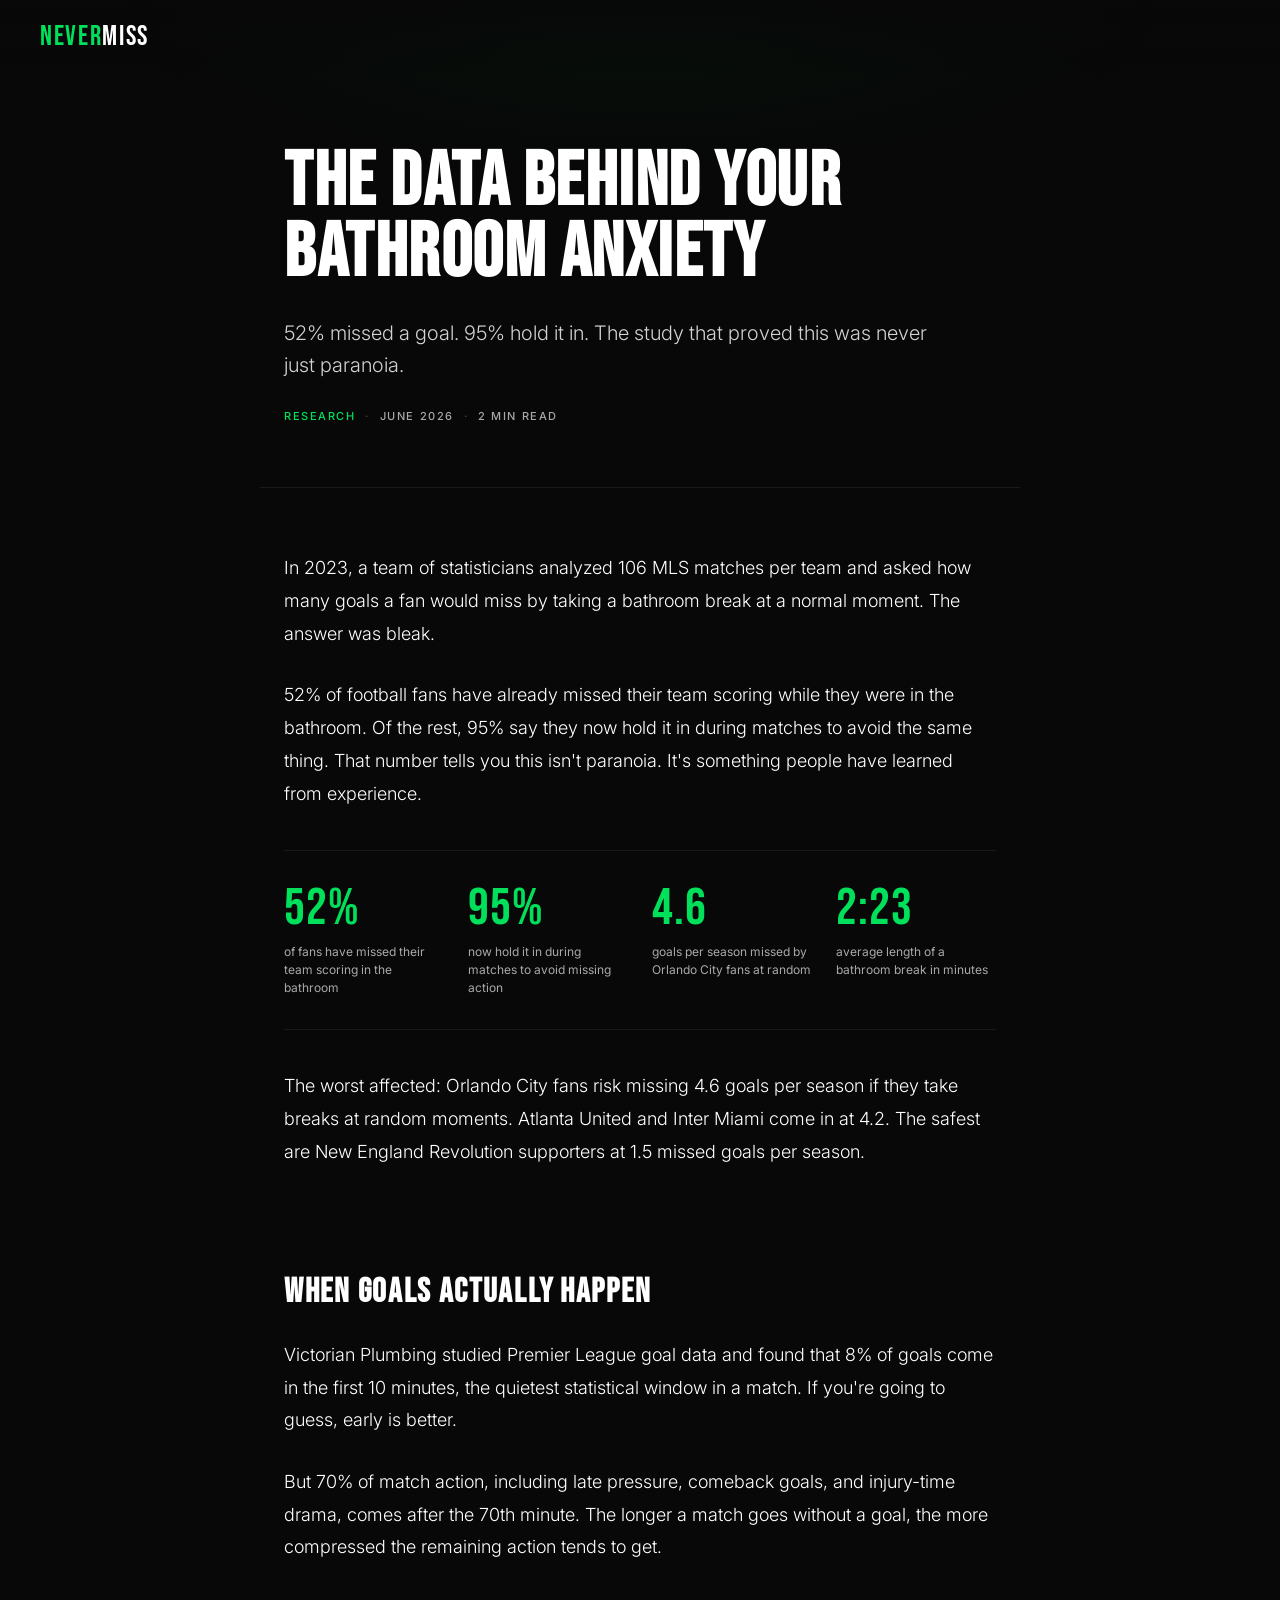
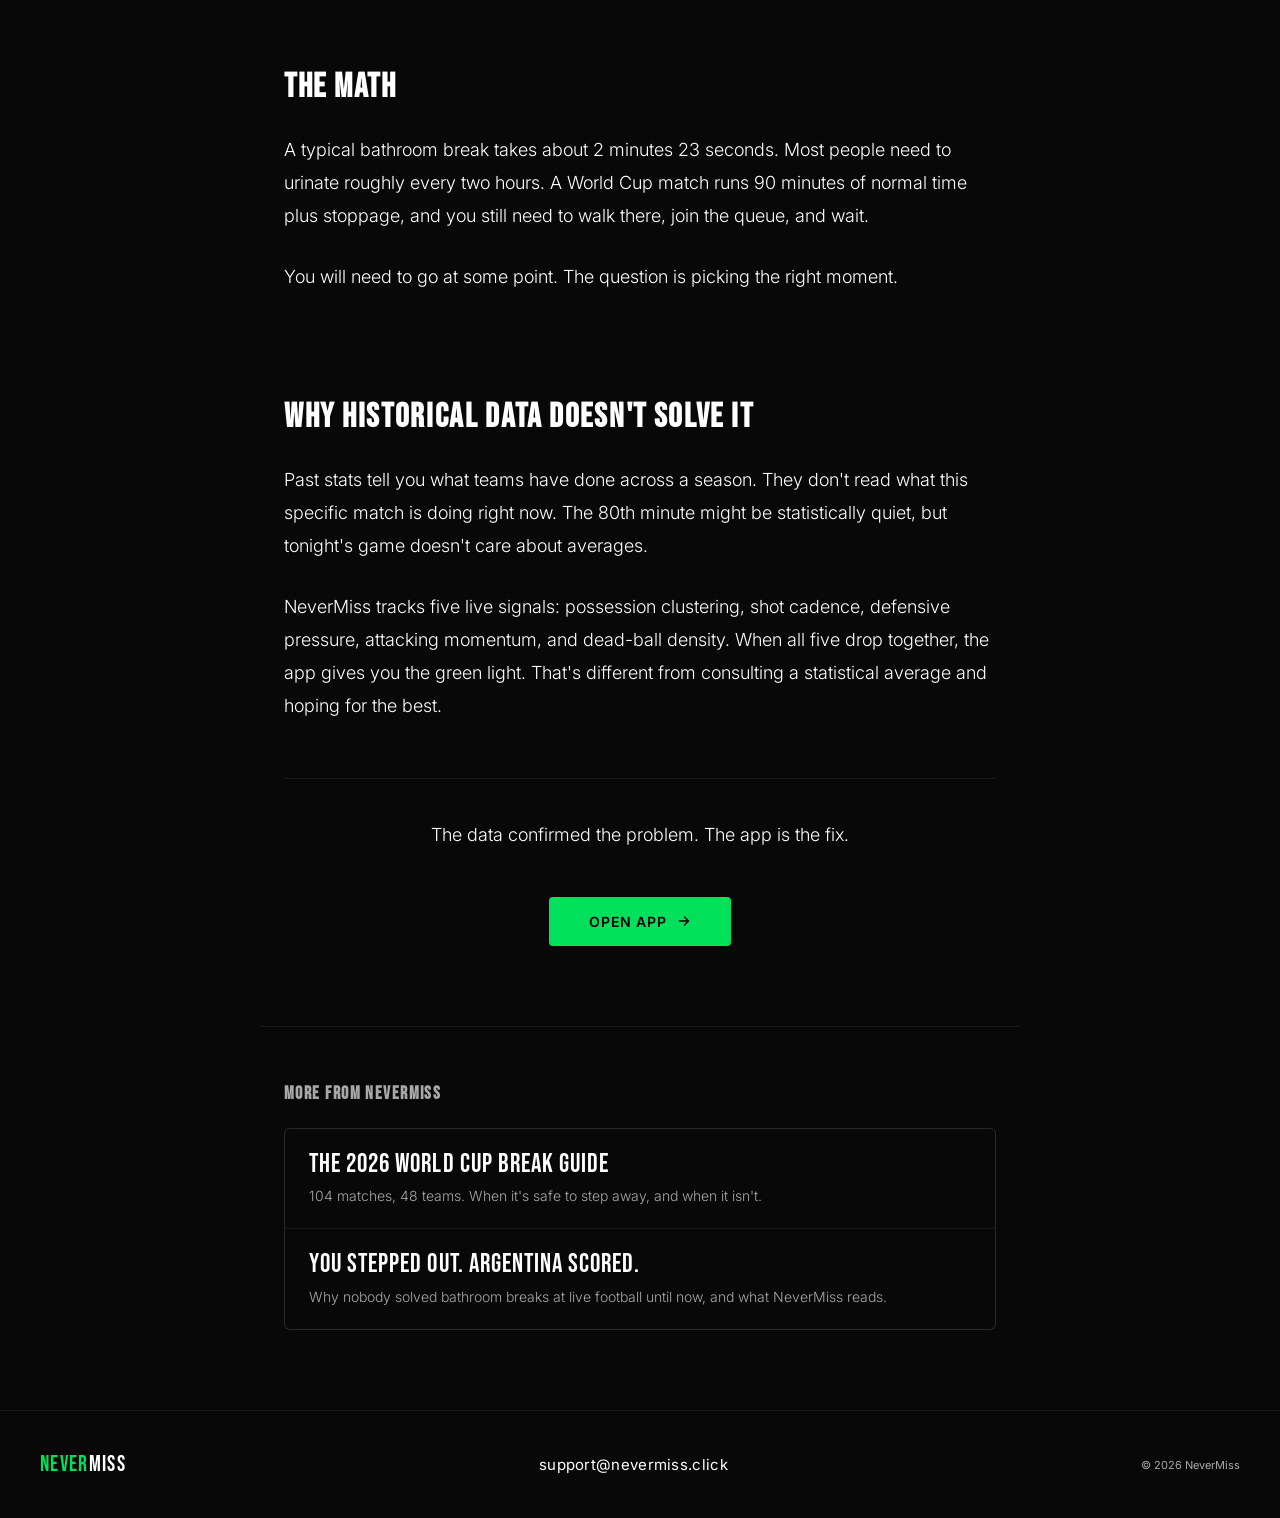
==== articles/bathroom-break-stats.html @ 3310dfd6 "docs + polish: articles, pitch border-top, nav/footer links, design system - Add articles/ directory" ====
<!DOCTYPE html>
<html lang="en">
<head>
  <meta charset="UTF-8" />
  <meta name="viewport" content="width=device-width, initial-scale=1.0" />
  <title>The Data Behind Your Bathroom Anxiety — NeverMiss</title>
  <link rel="icon" type="image/png" href="/logo.png" />

  <!-- SEO -->
  <meta name="description" content="52% of football fans have missed their team scoring in the bathroom. 95% hold it in. The study that proved this was never just paranoia." />
  <link rel="canonical" href="https://nevermiss.click/articles/bathroom-break-stats.html" />

  <!-- Open Graph -->
  <meta property="og:type" content="article" />
  <meta property="og:url" content="https://nevermiss.click/articles/bathroom-break-stats.html" />
  <meta property="og:site_name" content="NeverMiss" />
  <meta property="og:title" content="The Data Behind Your Bathroom Anxiety" />
  <meta property="og:description" content="52% of football fans have missed their team scoring in the bathroom. 95% hold it in. The study that proved this was never just paranoia." />
  <meta property="og:image" content="https://nevermiss.click/og-image.png" />
  <meta property="article:published_time" content="2026-06-14" />

  <!-- Twitter Card -->
  <meta name="twitter:card" content="summary_large_image" />
  <meta name="twitter:title" content="The Data Behind Your Bathroom Anxiety" />
  <meta name="twitter:description" content="52% of football fans have missed their team scoring in the bathroom. 95% hold it in. The study that proved this was never just paranoia." />
  <meta name="twitter:image" content="https://nevermiss.click/og-image.png" />

  <!-- Google Analytics -->
  <script async src="https://www.googletagmanager.com/gtag/js?id=G-BR15ZR657Z"></script>
  <script>
    window.dataLayer = window.dataLayer || [];
    function gtag() { dataLayer.push(arguments); }
    gtag('js', new Date());
    gtag('config', 'G-BR15ZR657Z');
  </script>

  <link rel="preconnect" href="https://fonts.googleapis.com" />
  <link rel="preconnect" href="https://fonts.gstatic.com" crossorigin />
  <link href="https://fonts.googleapis.com/css2?family=Bebas+Neue&family=Inter:wght@300;400;500&display=swap" rel="stylesheet" />
  <link rel="stylesheet" href="./article.css" />

  <style>
    .stat-grid {
      display: grid;
      grid-template-columns: repeat(4, 1fr);
      gap: 32px 24px;
      margin: 2.5em 0;
      padding: 2em 0;
      border-top: 1px solid var(--border);
      border-bottom: 1px solid var(--border);
    }
    .stat-cell {
      display: flex;
      flex-direction: column;
      gap: 8px;
    }
    .stat-number {
      font-family: 'Bebas Neue', sans-serif;
      font-size: clamp(36px, 5vw, 52px);
      line-height: 1;
      letter-spacing: 0.02em;
      color: var(--green);
    }
    .stat-label {
      font-size: 12px;
      font-weight: 400;
      color: var(--muted);
      line-height: 1.5;
    }
    @media (max-width: 700px) {
      .stat-grid { grid-template-columns: repeat(2, 1fr); }
    }
  </style>
</head>
<body>

  <a href="#main-content" class="skip-link">Skip to main content</a>
  <div class="page-glow" aria-hidden="true"></div>

  <nav>
    <a href="/" class="nav-logo"><span data-brand-prefix>Never</span><span data-brand-suffix>Miss</span></a>
  </nav>

  <main id="main-content">
    <article>
      <header class="article-hero">
        <h1 class="article-headline">The Data Behind Your Bathroom Anxiety</h1>
        <p class="article-dek">52% missed a goal. 95% hold it in. The study that proved this was never just paranoia.</p>
        <div class="article-meta">
          <span class="article-meta-category">Research</span>
          <span class="article-meta-sep">·</span>
          <time datetime="2026-06-14">June 2026</time>
          <span class="article-meta-sep">·</span>
          <span>2 min read</span>
        </div>
      </header>

      <div class="article-body">

        <p>In 2023, a team of statisticians analyzed 106 MLS matches per team and asked how many goals a fan would miss by taking a bathroom break at a normal moment. The answer was bleak.</p>

        <p>52% of football fans have already missed their team scoring while they were in the bathroom. Of the rest, 95% say they now hold it in during matches to avoid the same thing. That number tells you this isn't paranoia. It's something people have learned from experience.</p>

        <div class="stat-grid" role="list" aria-label="Key statistics">
          <div class="stat-cell" role="listitem">
            <span class="stat-number">52%</span>
            <span class="stat-label">of fans have missed their team scoring in the bathroom</span>
          </div>
          <div class="stat-cell" role="listitem">
            <span class="stat-number">95%</span>
            <span class="stat-label">now hold it in during matches to avoid missing action</span>
          </div>
          <div class="stat-cell" role="listitem">
            <span class="stat-number">4.6</span>
            <span class="stat-label">goals per season missed by Orlando City fans at random</span>
          </div>
          <div class="stat-cell" role="listitem">
            <span class="stat-number">2:23</span>
            <span class="stat-label">average length of a bathroom break in minutes</span>
          </div>
        </div>

        <p>The worst affected: Orlando City fans risk missing 4.6 goals per season if they take breaks at random moments. Atlanta United and Inter Miami come in at 4.2. The safest are New England Revolution supporters at 1.5 missed goals per season.</p>

        <h2>When goals actually happen</h2>

        <p>Victorian Plumbing studied Premier League goal data and found that 8% of goals come in the first 10 minutes, the quietest statistical window in a match. If you're going to guess, early is better.</p>

        <p>But 70% of match action, including late pressure, comeback goals, and injury-time drama, comes after the 70th minute. The longer a match goes without a goal, the more compressed the remaining action tends to get.</p>

        <h2>The math</h2>

        <p>A typical bathroom break takes about 2 minutes 23 seconds. Most people need to urinate roughly every two hours. A World Cup match runs 90 minutes of normal time plus stoppage, and you still need to walk there, join the queue, and wait.</p>

        <p>You will need to go at some point. The question is picking the right moment.</p>

        <h2>Why historical data doesn't solve it</h2>

        <p>Past stats tell you what teams have done across a season. They don't read what this specific match is doing right now. The 80th minute might be statistically quiet, but tonight's game doesn't care about averages.</p>

        <p>NeverMiss tracks five live signals: possession clustering, shot cadence, defensive pressure, attacking momentum, and dead-ball density. When all five drop together, the app gives you the green light. That's different from consulting a statistical average and hoping for the best.</p>

        <div class="article-cta">
          <p class="article-cta-label">The data confirmed the problem. The app is the fix.</p>
          <a href="https://app.nevermiss.click" class="cta-btn" target="_blank" rel="noopener noreferrer" aria-label="Open NeverMiss app (opens in new tab)">
            Open App
            <svg viewBox="0 0 14 14" fill="none" xmlns="http://www.w3.org/2000/svg" aria-hidden="true">
              <path d="M2.5 7H11.5M7.5 3L11.5 7L7.5 11" stroke="currentColor" stroke-width="1.5" stroke-linecap="round" stroke-linejoin="round"/>
            </svg>
          </a>
        </div>
      </div>
    </article>

    <section class="more-articles" aria-label="More from NeverMiss">
      <h2 class="more-articles-heading">More from NeverMiss</h2>
      <div class="more-articles-list">
        <a href="/articles/group-stage-break-guide.html" class="more-article-link">
          <div class="more-article-title">The 2026 World Cup Break Guide</div>
          <div class="more-article-dek">104 matches, 48 teams. When it's safe to step away, and when it isn't.</div>
        </a>
        <a href="/articles/why-nevermiss.html" class="more-article-link">
          <div class="more-article-title">You Stepped Out. Argentina Scored.</div>
          <div class="more-article-dek">Why nobody solved bathroom breaks at live football until now, and what NeverMiss reads.</div>
        </a>
      </div>
    </section>
  </main>

  <footer>
    <a href="/" class="footer-logo"><span data-brand-prefix>Never</span><span data-brand-suffix>Miss</span></a>
    <a href="mailto:support@nevermiss.click" class="footer-contact">support@nevermiss.click</a>
    <span class="footer-note">© 2026 NeverMiss</span>
  </footer>


  <a class="float-cta" href="https://app.nevermiss.click"
     target="_blank" rel="noopener noreferrer"
     aria-label="Open NeverMiss app (opens in new tab)">
    Open App
    <svg viewBox="0 0 14 14" fill="none" xmlns="http://www.w3.org/2000/svg" aria-hidden="true">
      <path d="M2.5 7H11.5M7.5 3L11.5 7L7.5 11" stroke="currentColor" stroke-width="1.5" stroke-linecap="round" stroke-linejoin="round"/>
    </svg>
  </a>

  <script>
  (function () {
    var pill = document.querySelector('.float-cta');
    if (!pill) return;
    var heroGone = false, ctaVisible = false;
    function sync() {
      if (heroGone && !ctaVisible) pill.classList.add('is-visible');
      else pill.classList.remove('is-visible');
    }
    new IntersectionObserver(function (e) { heroGone = !e[0].isIntersecting; sync(); })
      .observe(document.querySelector('.article-hero'));
    new IntersectionObserver(function (e) { ctaVisible = e[0].isIntersecting; sync(); }, { threshold: 0.1 })
      .observe(document.querySelector('.article-cta'));
  })();
  </script>

</body>
</html>
---- articles/article.css ----
*, *::before, *::after { box-sizing: border-box; margin: 0; padding: 0; }

:root {
  --black: #080808;
  --surface: #111111;
  --green: #00e05a;
  --green-dim: rgba(0, 224, 90, 0.12);
  --white: #ffffff;
  --muted: rgba(255,255,255,0.65);
  --border: rgba(255,255,255,0.07);
  --ease-out-expo: cubic-bezier(0.16, 1, 0.3, 1);
}

html { scroll-behavior: smooth; }

body {
  background: var(--black);
  color: var(--white);
  font-family: 'Inter', sans-serif;
  font-weight: 400;
  min-height: 100dvh;
  overflow-x: hidden;
  -webkit-font-smoothing: antialiased;
}

.skip-link {
  position: absolute;
  top: -40px;
  left: 0;
  background: var(--green);
  color: #000;
  padding: 8px 16px;
  font-size: 14px;
  font-weight: 600;
  text-decoration: none;
  z-index: 200;
  transition: top 0.1s;
}
.skip-link:focus { top: 0; }

@keyframes fade-up {
  from { opacity: 0; transform: translateY(20px); }
  to   { opacity: 1; transform: translateY(0); }
}
@keyframes fade-in {
  from { opacity: 0; }
  to   { opacity: 1; }
}

nav {
  position: fixed;
  top: 0; left: 0; right: 0;
  z-index: 100;
  padding: 20px 40px;
  display: flex;
  align-items: center;
  background: linear-gradient(to bottom, rgba(8,8,8,0.95) 0%, transparent 100%);
}

.nav-logo {
  font-family: 'Bebas Neue', sans-serif;
  font-size: 28px;
  letter-spacing: 0.06em;
  color: var(--white);
  text-decoration: none;
}

[data-brand-prefix] { color: var(--green); }

.page-glow {
  position: fixed;
  top: 0; left: 0; right: 0;
  height: 60vh;
  background: radial-gradient(ellipse 60% 50% at 50% 0%, rgba(0,224,90,0.045) 0%, transparent 70%);
  pointer-events: none;
  z-index: 0;
}

.article-hero {
  position: relative;
  z-index: 1;
  padding: 148px 24px 64px;
  max-width: 760px;
  margin: 0 auto;
  border-bottom: 1px solid var(--border);
  animation: fade-up 560ms var(--ease-out-expo) 60ms backwards;
}

.article-headline {
  font-family: 'Bebas Neue', sans-serif;
  font-size: clamp(44px, 7vw, 76px);
  line-height: 0.93;
  letter-spacing: 0.02em;
  color: var(--white);
  text-wrap: balance;
  margin-bottom: 28px;
  overflow-wrap: break-word;
}

.article-dek {
  font-size: clamp(17px, 2.2vw, 20px);
  font-weight: 300;
  line-height: 1.6;
  color: rgba(255,255,255,0.82);
  max-width: 54ch;
  text-wrap: pretty;
  margin-bottom: 28px;
}

.article-meta {
  font-size: 11px;
  font-weight: 500;
  letter-spacing: 0.14em;
  text-transform: uppercase;
  color: var(--muted);
  display: flex;
  gap: 10px;
  align-items: center;
}

.article-meta-sep { opacity: 0.4; }
.article-meta-category { color: var(--green); }

.article-body {
  position: relative;
  z-index: 1;
  max-width: 760px;
  margin: 0 auto;
  padding: 64px 24px 80px;
  animation: fade-in 500ms ease 280ms backwards;
}

.article-body p {
  font-size: clamp(16px, 1.9vw, 18px);
  font-weight: 300;
  line-height: 1.82;
  color: var(--white);
  margin-bottom: 1.6em;
  max-width: 65ch;
  text-wrap: pretty;
}

.article-body p em {
  font-style: italic;
  color: var(--white);
}

.article-body h2 {
  font-family: 'Bebas Neue', sans-serif;
  font-size: clamp(24px, 3.2vw, 34px);
  letter-spacing: 0.05em;
  color: var(--white);
  margin: 3em 0 0.8em;
  text-wrap: balance;
}

.pullquote {
  margin: 2em 0 2.5em;
}
.pullquote p {
  font-family: 'Bebas Neue', sans-serif;
  font-size: clamp(32px, 5vw, 52px);
  font-weight: 400;
  line-height: 1.05;
  letter-spacing: 0.02em;
  color: var(--white);
  max-width: none;
  margin-bottom: 0;
  text-wrap: balance;
}

.article-cta {
  margin-top: 3.5em;
  padding-top: 2.5em;
  border-top: 1px solid var(--border);
  display: flex;
  flex-direction: column;
  align-items: center;
  gap: 16px;
}

.article-cta-label {
  font-size: 13px;
  font-weight: 400;
  color: var(--muted);
  text-align: center;
}

.cta-btn {
  display: inline-flex;
  align-items: center;
  gap: 10px;
  background: var(--green);
  color: #000000;
  font-family: 'Inter', sans-serif;
  font-size: 14px;
  font-weight: 600;
  letter-spacing: 0.06em;
  text-transform: uppercase;
  text-decoration: none;
  padding: 16px 40px;
  border-radius: 4px;
  transition: opacity 0.2s, transform 0.2s;
}
.cta-btn:hover { opacity: 0.88; transform: translateY(-1px); }
.cta-btn:active { transform: translateY(0); opacity: 1; }
.cta-btn:focus-visible { outline: 2px solid var(--green); outline-offset: 3px; }
.cta-btn svg { width: 14px; height: 14px; }

.more-articles {
  max-width: 760px;
  margin: 0 auto;
  padding: 56px 24px 80px;
  border-top: 1px solid var(--border);
}

.more-articles-heading {
  font-family: 'Bebas Neue', sans-serif;
  font-size: 18px;
  letter-spacing: 0.08em;
  color: var(--muted);
  margin-bottom: 24px;
}

.more-articles-list {
  display: flex;
  flex-direction: column;
  gap: 1px;
  background: var(--border);
  border: 1px solid var(--border);
  border-radius: 6px;
  overflow: hidden;
}

.more-article-link {
  display: flex;
  flex-direction: column;
  gap: 6px;
  padding: 22px 24px;
  background: var(--black);
  text-decoration: none;
  transition: background 0.15s;
}
.more-article-link:hover { background: var(--surface); }
.more-article-link:focus-visible { outline: 2px solid var(--green); outline-offset: -2px; }

.more-article-title {
  font-family: 'Bebas Neue', sans-serif;
  font-size: clamp(20px, 2.8vw, 26px);
  letter-spacing: 0.04em;
  color: var(--white);
  line-height: 1.1;
}

.more-article-dek {
  font-size: 14px;
  font-weight: 300;
  color: var(--muted);
  line-height: 1.5;
}

footer {
  border-top: 1px solid var(--border);
  padding: 40px;
  display: flex;
  align-items: center;
  justify-content: space-between;
  gap: 16px;
  flex-wrap: wrap;
}

.footer-logo {
  font-family: 'Bebas Neue', sans-serif;
  font-size: 22px;
  letter-spacing: 0.06em;
  color: var(--white);
  text-decoration: none;
}

.footer-contact {
  font-size: 15px;
  font-weight: 400;
  color: var(--white);
  text-decoration: none;
  letter-spacing: 0.02em;
  transition: color 0.2s;
}
.footer-contact:hover { color: var(--green); }

.footer-note { font-size: 11px; color: var(--muted); }

.float-cta {
  position: fixed;
  bottom: max(24px, calc(env(safe-area-inset-bottom, 0px) + 12px));
  right: 24px;
  z-index: 50;
  display: inline-flex;
  align-items: center;
  gap: 8px;
  background: var(--green);
  color: #000;
  font-family: 'Inter', sans-serif;
  font-size: 13px;
  font-weight: 600;
  letter-spacing: 0.06em;
  text-transform: uppercase;
  text-decoration: none;
  padding: 12px 20px;
  border-radius: 100px;
  box-shadow: 0 4px 24px rgba(0,0,0,0.4);
  opacity: 0;
  pointer-events: none;
  transform: translateY(8px);
  transition: opacity 0.25s var(--ease-out-expo), transform 0.25s var(--ease-out-expo);
}
.float-cta.is-visible {
  opacity: 1;
  pointer-events: auto;
  transform: translateY(0);
}
.float-cta:hover { opacity: 0.88; }
.float-cta:active { transform: translateY(1px); opacity: 1; }
.float-cta:focus-visible {
  outline: 2px solid var(--green);
  outline-offset: 3px;
  box-shadow: 0 0 0 5px rgba(0,224,90,0.2), 0 4px 24px rgba(0,0,0,0.4);
}
.float-cta svg { width: 12px; height: 12px; }

@media (max-width: 700px) {
  nav { padding: 18px 20px; }
  .article-hero { padding: 120px 20px 48px; }
  .article-body { padding: 48px 20px 48px; }
  .more-articles { padding: 40px 20px 64px; }
  .float-cta { right: 20px; font-size: 12px; padding: 10px 16px; }
  footer {
    padding: 32px 20px;
    justify-content: center;
    text-align: center;
    flex-direction: column;
    gap: 12px;
  }
}

@media (prefers-reduced-motion: reduce) {
  .article-hero, .article-body { animation: none; opacity: 1; }
  .float-cta { transition: opacity 0.1s; transform: none; }
  .float-cta.is-visible { transform: none; }
}
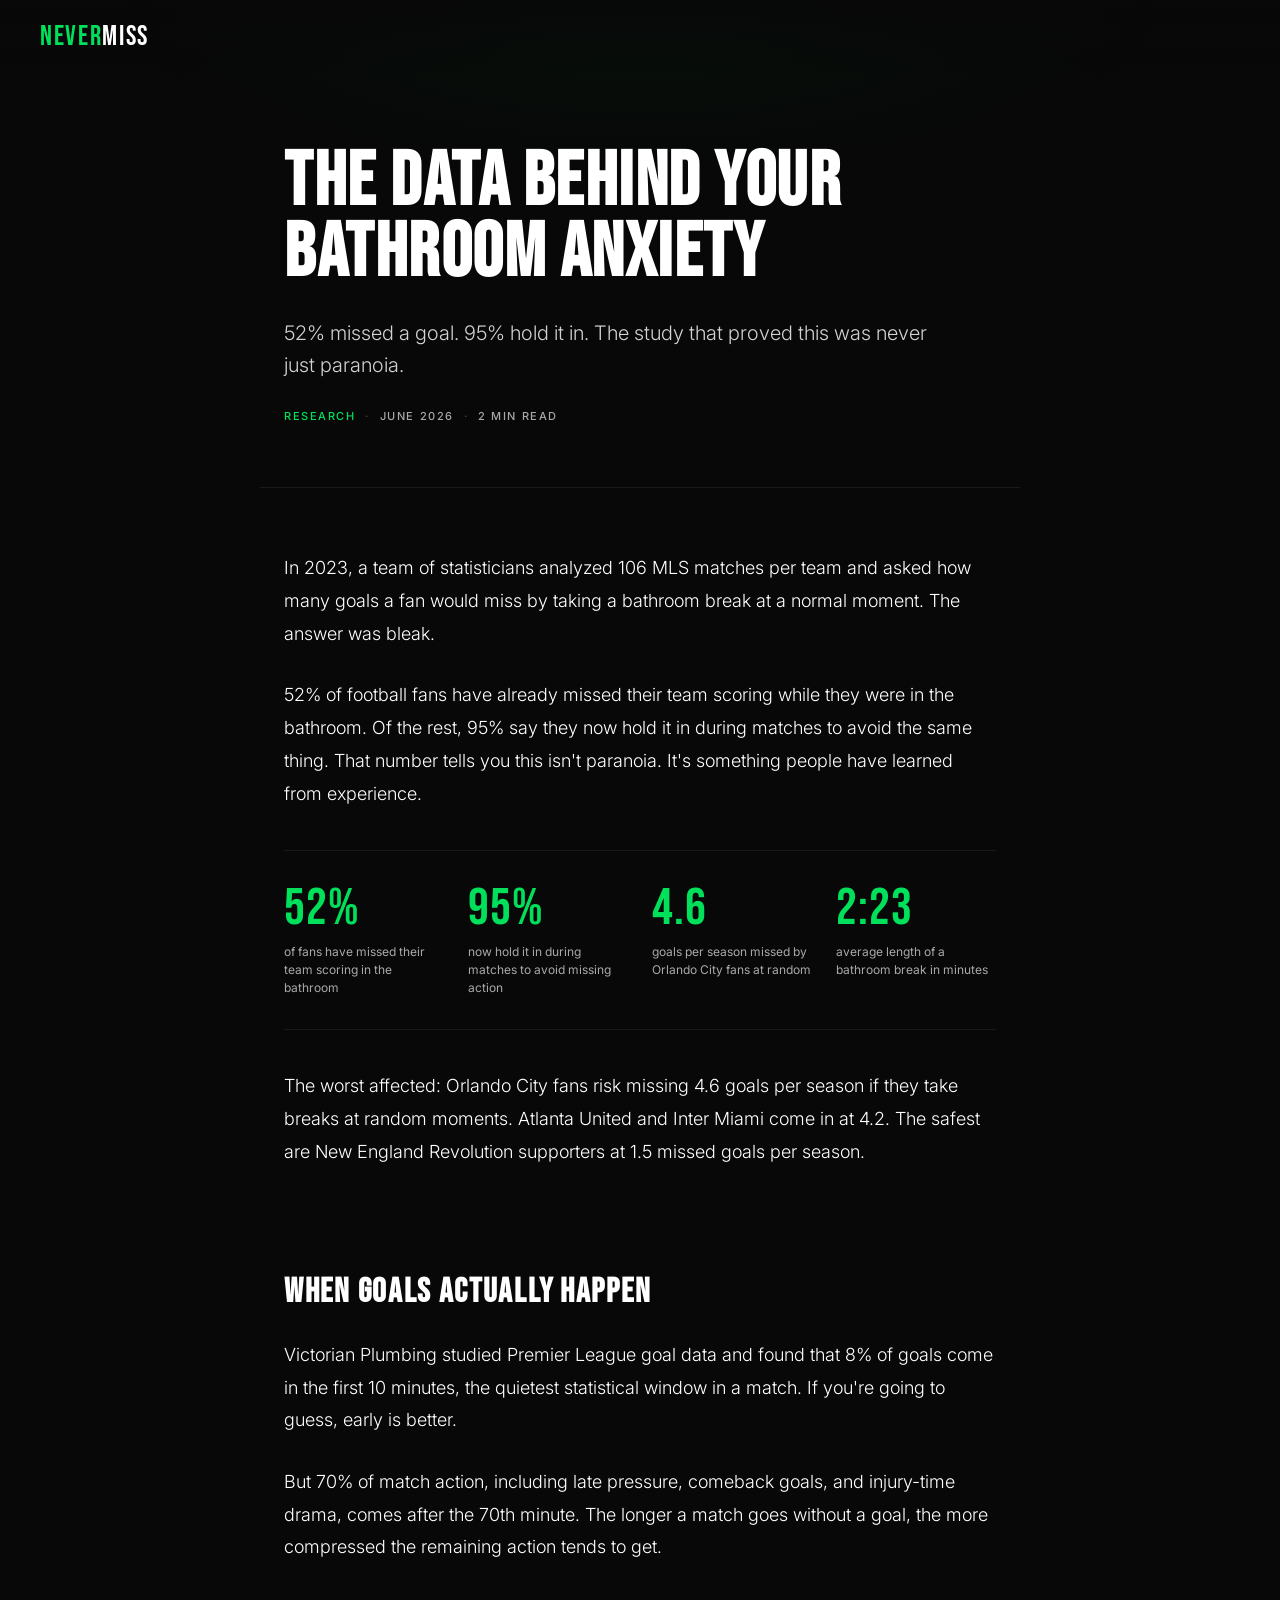
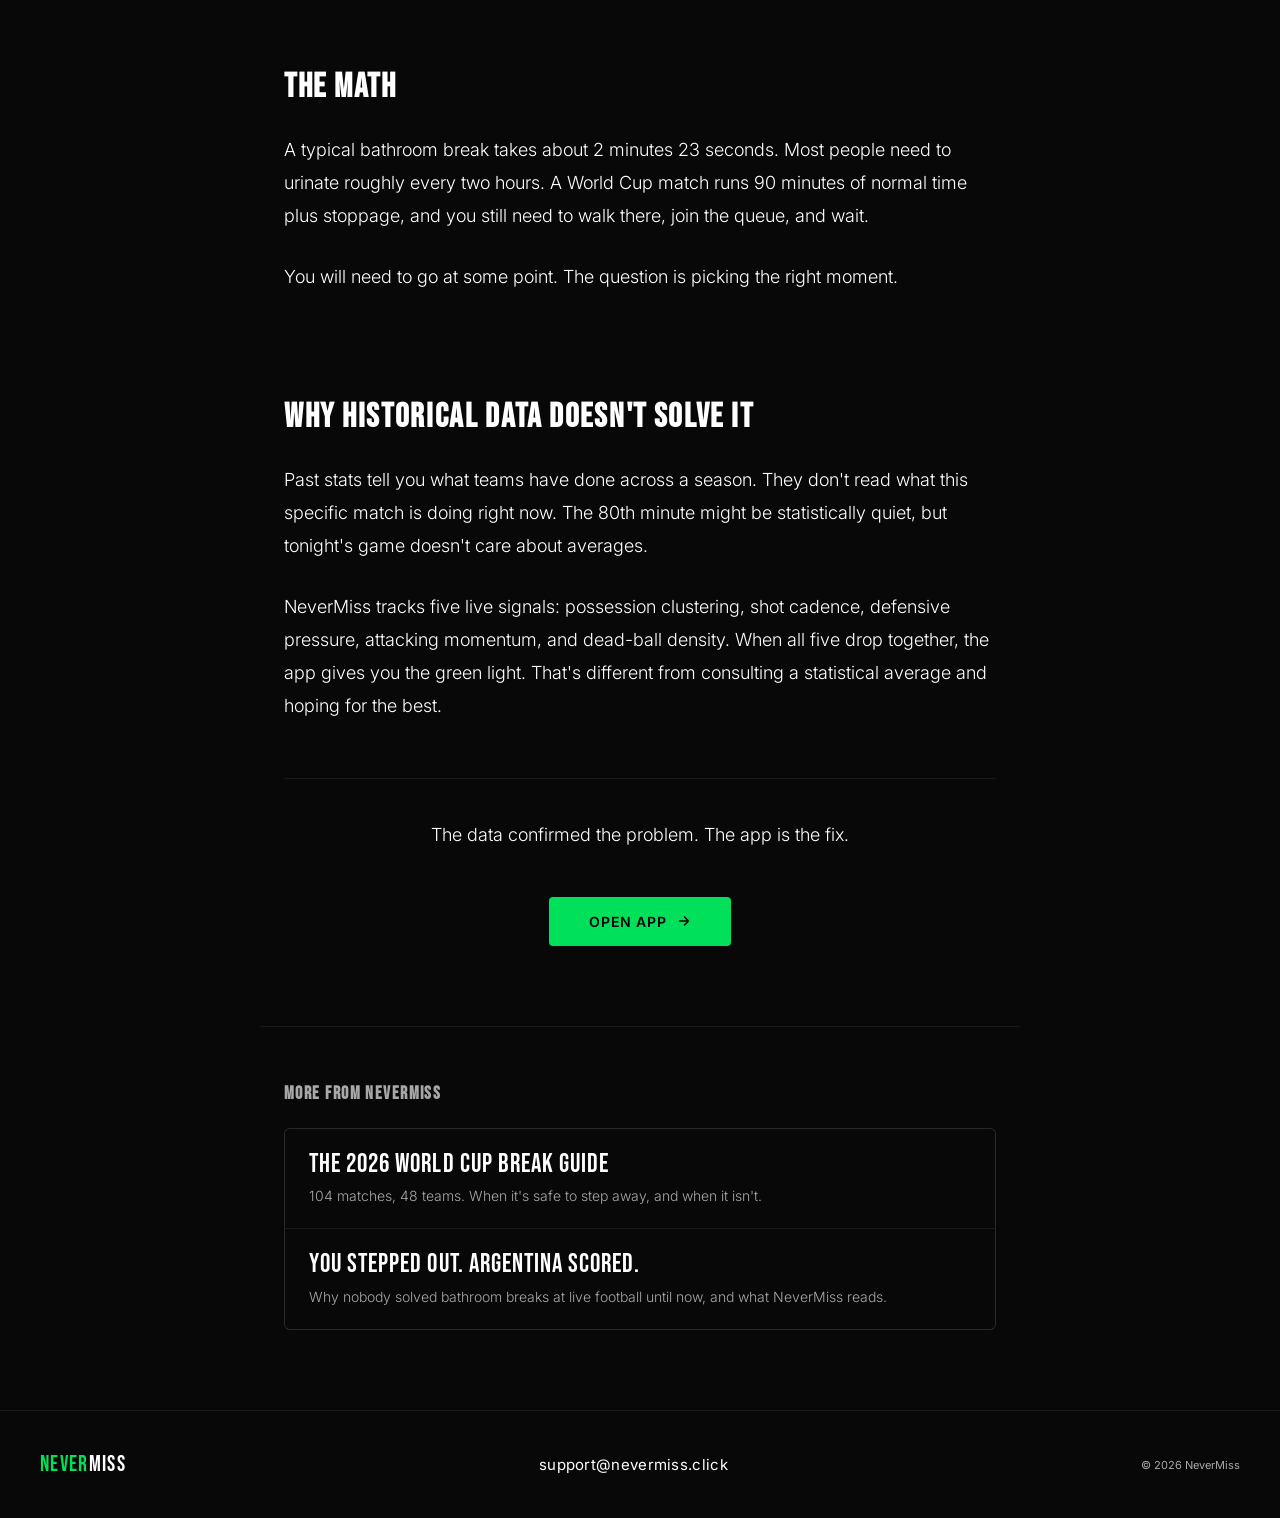
==== commit 6e4da609: "feat(motion): scroll-reveal animations + fix moment section bug - Fix broken moment-section animatio" ====
--- a/articles/bathroom-break-stats.html
+++ b/articles/bathroom-break-stats.html
@@ -38,6 +38,7 @@
   <link rel="preconnect" href="https://fonts.gstatic.com" crossorigin />
   <link href="https://fonts.googleapis.com/css2?family=Bebas+Neue&family=Inter:wght@300;400;500&display=swap" rel="stylesheet" />
   <link rel="stylesheet" href="./article.css" />
+  <script>document.documentElement.classList.add('js');</script>
 
   <style>
     .stat-grid {
@@ -102,19 +103,19 @@
         <p>52% of football fans have already missed their team scoring while they were in the bathroom. Of the rest, 95% say they now hold it in during matches to avoid the same thing. That number tells you this isn't paranoia. It's something people have learned from experience.</p>
 
         <div class="stat-grid" role="list" aria-label="Key statistics">
-          <div class="stat-cell" role="listitem">
+          <div class="stat-cell reveal" role="listitem" style="--i:0">
             <span class="stat-number">52%</span>
             <span class="stat-label">of fans have missed their team scoring in the bathroom</span>
           </div>
-          <div class="stat-cell" role="listitem">
+          <div class="stat-cell reveal" role="listitem" style="--i:1">
             <span class="stat-number">95%</span>
             <span class="stat-label">now hold it in during matches to avoid missing action</span>
           </div>
-          <div class="stat-cell" role="listitem">
+          <div class="stat-cell reveal" role="listitem" style="--i:2">
             <span class="stat-number">4.6</span>
             <span class="stat-label">goals per season missed by Orlando City fans at random</span>
           </div>
-          <div class="stat-cell" role="listitem">
+          <div class="stat-cell reveal" role="listitem" style="--i:3">
             <span class="stat-number">2:23</span>
             <span class="stat-label">average length of a bathroom break in minutes</span>
           </div>
@@ -155,11 +156,11 @@
     <section class="more-articles" aria-label="More from NeverMiss">
       <h2 class="more-articles-heading">More from NeverMiss</h2>
       <div class="more-articles-list">
-        <a href="/articles/group-stage-break-guide.html" class="more-article-link">
+        <a href="./group-stage-break-guide.html" class="more-article-link reveal" style="--i:0">
           <div class="more-article-title">The 2026 World Cup Break Guide</div>
           <div class="more-article-dek">104 matches, 48 teams. When it's safe to step away, and when it isn't.</div>
         </a>
-        <a href="/articles/why-nevermiss.html" class="more-article-link">
+        <a href="./why-nevermiss.html" class="more-article-link reveal" style="--i:1">
           <div class="more-article-title">You Stepped Out. Argentina Scored.</div>
           <div class="more-article-dek">Why nobody solved bathroom breaks at live football until now, and what NeverMiss reads.</div>
         </a>
@@ -197,6 +198,15 @@
     new IntersectionObserver(function (e) { ctaVisible = e[0].isIntersecting; sync(); }, { threshold: 0.1 })
       .observe(document.querySelector('.article-cta'));
   })();
+
+  (function() {
+    var io = new IntersectionObserver(function(entries) {
+      entries.forEach(function(e) {
+        if (e.isIntersecting) { e.target.classList.add('is-revealed'); io.unobserve(e.target); }
+      });
+    }, { threshold: 0.1 });
+    document.querySelectorAll('.reveal, .pullquote').forEach(function(el) { io.observe(el); });
+  })();
   </script>
 
 </body>
--- a/articles/article.css
+++ b/articles/article.css
@@ -342,8 +342,42 @@
   }
 }
 
+/* ── NAV ENTRANCE ── */
+@keyframes nav-drop {
+  from { opacity: 0; transform: translateY(-8px); }
+  to   { opacity: 1; transform: translateY(0); }
+}
+nav { animation: nav-drop 350ms var(--ease-out-expo) backwards; }
+
+/* ── SCROLL REVEAL ── */
+@keyframes pullquote-snap {
+  from { opacity: 0; letter-spacing: 0.10em; }
+  to   { opacity: 1; letter-spacing: 0.02em; }
+}
+
+.js .reveal {
+  opacity: 0;
+  transform: translateY(16px);
+  transition: opacity 520ms var(--ease-out-expo), transform 520ms var(--ease-out-expo);
+  transition-delay: calc(var(--i, 0) * 75ms);
+}
+.js .reveal.is-revealed {
+  opacity: 1;
+  transform: translateY(0);
+}
+
+.js .pullquote { opacity: 0; }
+.js .pullquote.is-revealed { opacity: 1; }
+.js .pullquote.is-revealed p {
+  animation: pullquote-snap 580ms var(--ease-out-expo) backwards;
+}
+
 @media (prefers-reduced-motion: reduce) {
   .article-hero, .article-body { animation: none; opacity: 1; }
   .float-cta { transition: opacity 0.1s; transform: none; }
   .float-cta.is-visible { transform: none; }
-}
+  nav { animation: none; }
+  .js .reveal { transition: none; opacity: 1; transform: none; }
+  .js .pullquote, .js .pullquote.is-revealed { opacity: 1; }
+  .js .pullquote.is-revealed p { animation: none; }
+}
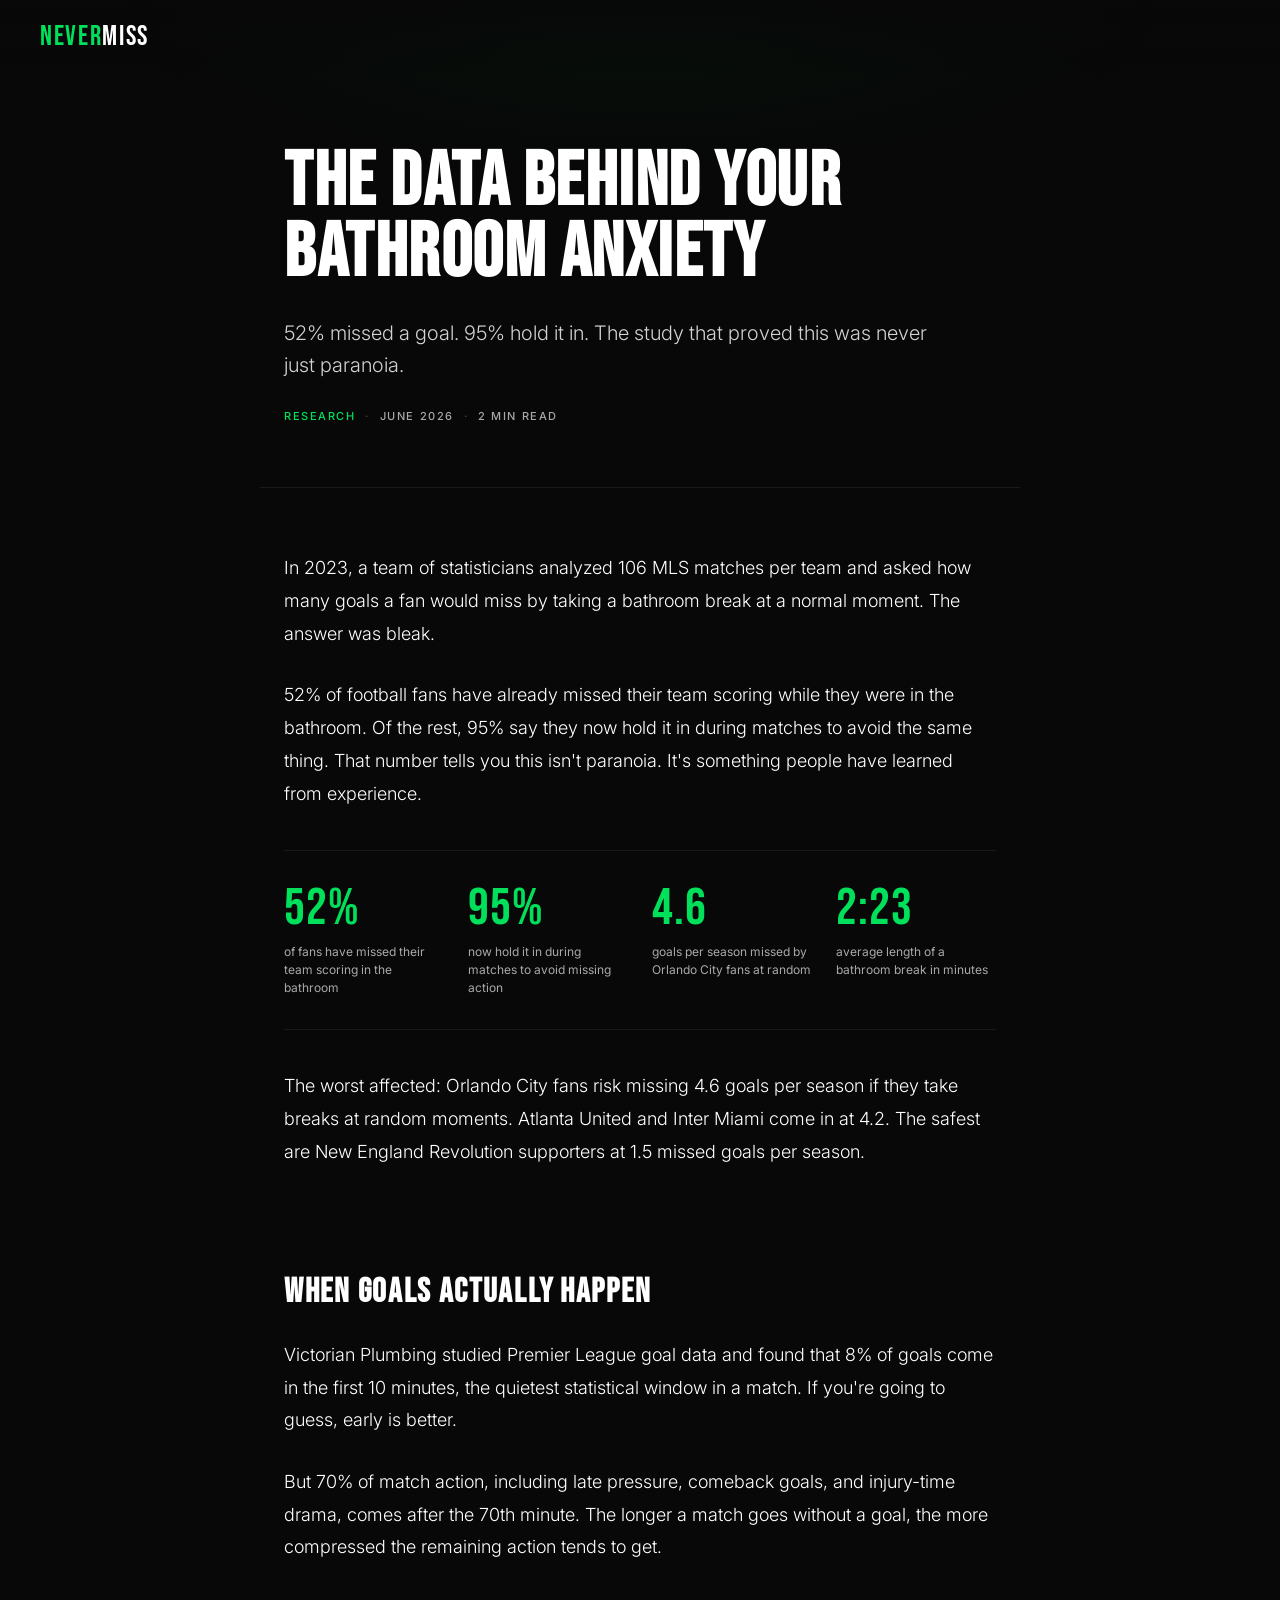
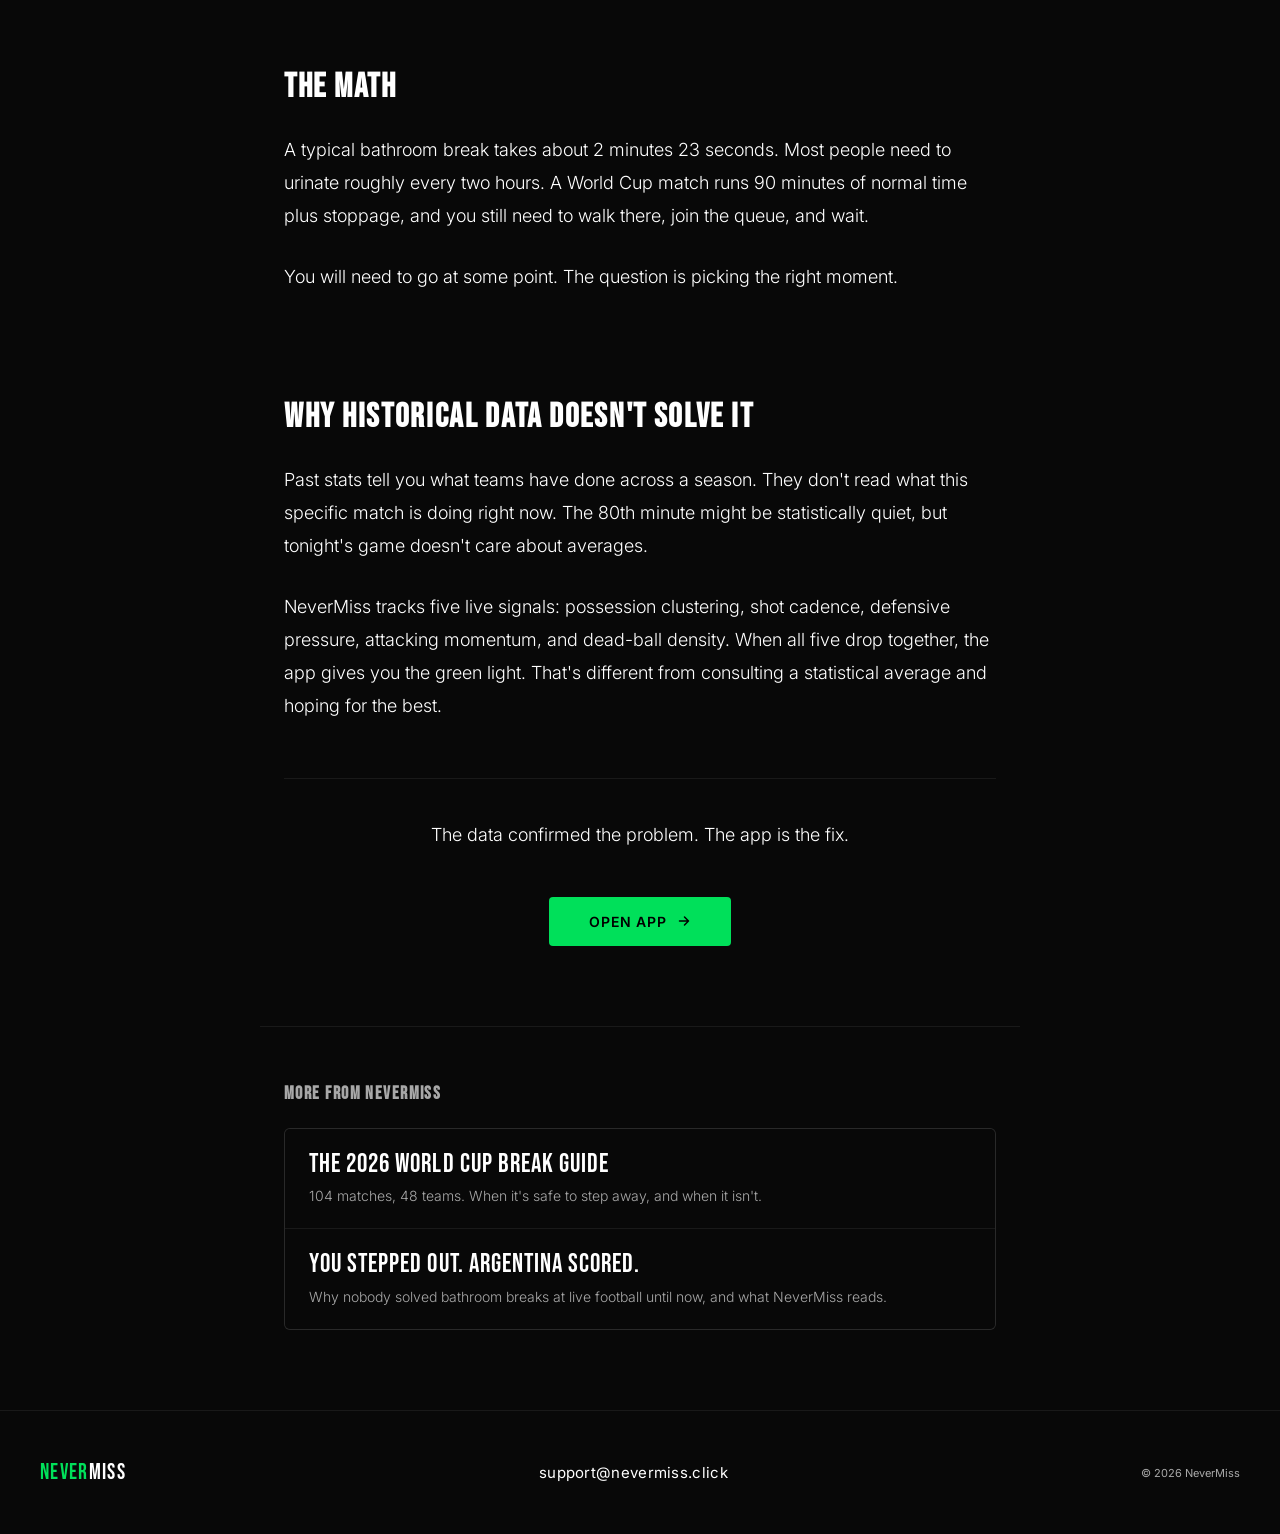
==== commit 612817bc: "fix(animation): restore transition-based reveals, add IO fallback Animation-based approach with `bot" ====
--- a/articles/bathroom-break-stats.html
+++ b/articles/bathroom-break-stats.html
@@ -36,7 +36,8 @@
 
   <link rel="preconnect" href="https://fonts.googleapis.com" />
   <link rel="preconnect" href="https://fonts.gstatic.com" crossorigin />
-  <link href="https://fonts.googleapis.com/css2?family=Bebas+Neue&family=Inter:wght@300;400;500&display=swap" rel="stylesheet" />
+  <link rel="preload" href="https://fonts.googleapis.com/css2?family=Bebas+Neue&family=Inter:wght@300;400;500&display=swap" as="style" onload="this.onload=null;this.rel='stylesheet'" />
+  <noscript><link rel="stylesheet" href="https://fonts.googleapis.com/css2?family=Bebas+Neue&family=Inter:wght@300;400;500&display=swap" /></noscript>
   <link rel="stylesheet" href="./article.css" />
   <script>document.documentElement.classList.add('js');</script>
 
@@ -206,6 +207,11 @@
       });
     }, { threshold: 0.1 });
     document.querySelectorAll('.reveal, .pullquote').forEach(function(el) { io.observe(el); });
+    setTimeout(function() {
+      document.querySelectorAll('.reveal:not(.is-revealed), .pullquote:not(.is-revealed)').forEach(function(el) {
+        el.classList.add('is-revealed');
+      });
+    }, 2500);
   })();
   </script>
 
--- a/articles/article.css
+++ b/articles/article.css
@@ -7,6 +7,7 @@
   --green-dim: rgba(0, 224, 90, 0.12);
   --white: #ffffff;
   --muted: rgba(255,255,255,0.65);
+  --muted-high: rgba(255,255,255,0.82);
   --border: rgba(255,255,255,0.07);
   --ease-out-expo: cubic-bezier(0.16, 1, 0.3, 1);
 }
@@ -101,7 +102,7 @@
   font-size: clamp(17px, 2.2vw, 20px);
   font-weight: 300;
   line-height: 1.6;
-  color: rgba(255,255,255,0.82);
+  color: var(--muted-high);
   max-width: 54ch;
   text-wrap: pretty;
   margin-bottom: 28px;
@@ -275,6 +276,7 @@
   letter-spacing: 0.06em;
   color: var(--white);
   text-decoration: none;
+  padding: 8px 0;
 }
 
 .footer-contact {
@@ -284,6 +286,7 @@
   text-decoration: none;
   letter-spacing: 0.02em;
   transition: color 0.2s;
+  padding: 8px 0;
 }
 .footer-contact:hover { color: var(--green); }
 
@@ -351,8 +354,8 @@
 
 /* ── SCROLL REVEAL ── */
 @keyframes pullquote-snap {
-  from { opacity: 0; letter-spacing: 0.10em; }
-  to   { opacity: 1; letter-spacing: 0.02em; }
+  from { opacity: 0; transform: translateY(12px) scale(0.97); }
+  to   { opacity: 1; transform: translateY(0) scale(1); }
 }
 
 .js .reveal {
@@ -367,9 +370,9 @@
 }
 
 .js .pullquote { opacity: 0; }
-.js .pullquote.is-revealed { opacity: 1; }
-.js .pullquote.is-revealed p {
-  animation: pullquote-snap 580ms var(--ease-out-expo) backwards;
+.js .pullquote.is-revealed {
+  opacity: 1;
+  animation: pullquote-snap 580ms var(--ease-out-expo) both;
 }
 
 @media (prefers-reduced-motion: reduce) {
@@ -379,5 +382,5 @@
   nav { animation: none; }
   .js .reveal { transition: none; opacity: 1; transform: none; }
   .js .pullquote, .js .pullquote.is-revealed { opacity: 1; }
-  .js .pullquote.is-revealed p { animation: none; }
-}
+  .js .pullquote.is-revealed { animation: none; }
+}
